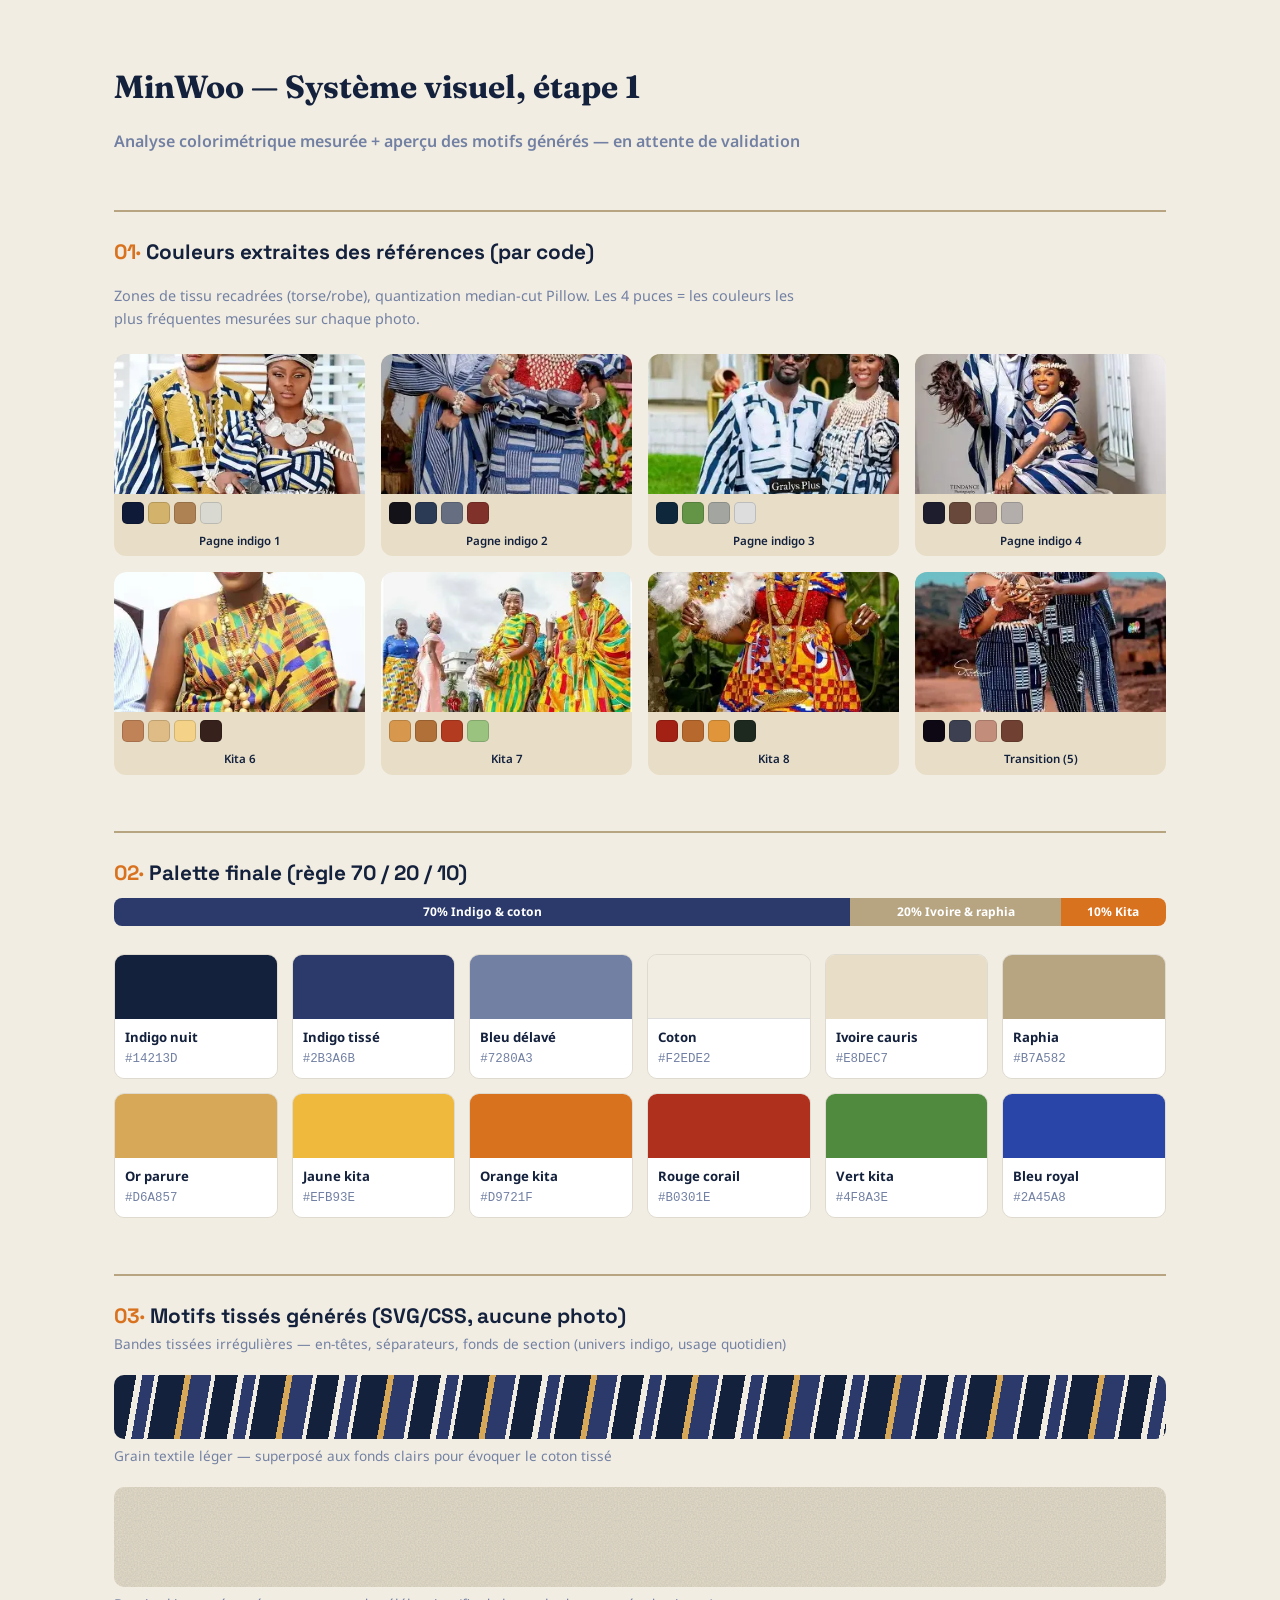
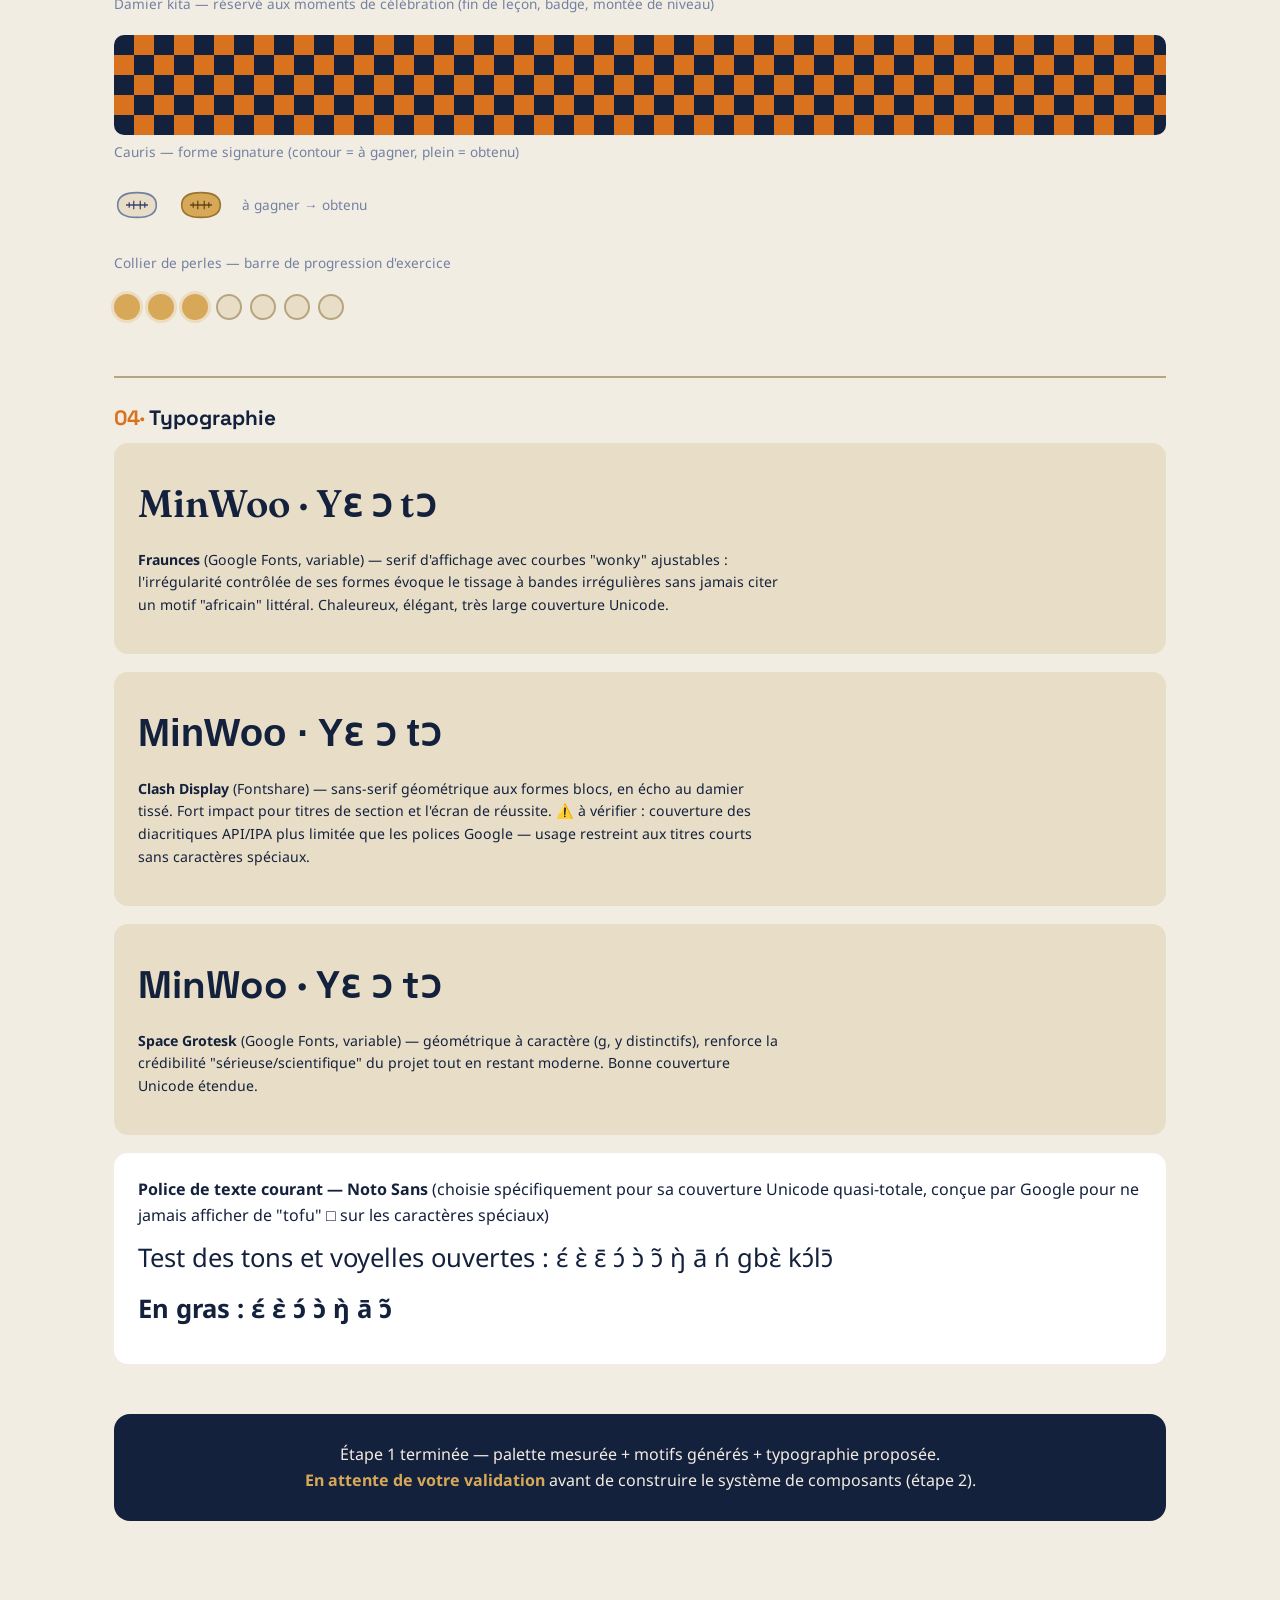
==== references/palette-preview.html @ 70bf93bf "Add landing page draft and design system analysis (step 1) Extract dominant colors from reference ph" ====
<!DOCTYPE html>
<html lang="fr">
<head>
<meta charset="UTF-8">
<meta name="viewport" content="width=device-width, initial-scale=1.0">
<title>MinWoo — Étape 1 : palette & motifs (à valider)</title>
<link rel="preconnect" href="https://fonts.googleapis.com">
<link rel="preconnect" href="https://fonts.gstatic.com" crossorigin>
<link href="https://fonts.googleapis.com/css2?family=Fraunces:opsz,wght@9..144,400;9..144,600;9..144,700&family=Space+Grotesk:wght@500;700&family=Noto+Sans:wght@400;500;700&display=swap" rel="stylesheet">
<link rel="stylesheet" href="https://api.fontshare.com/v2/css?f[]=clash-display@600,700&display=swap">
<style>
  :root {
    --indigo-nuit: #14213D;
    --indigo-tisse: #2B3A6B;
    --bleu-delave: #7280A3;
    --coton: #F2EDE2;
    --ivoire-cauris: #E8DEC7;
    --raphia: #B7A582;
    --or-parure: #D6A857;
    --jaune-kita: #EFB93E;
    --orange-kita: #D9721F;
    --rouge-corail: #B0301E;
    --vert-kita: #4F8A3E;
    --bleu-royal: #2A45A8;
  }
  * { box-sizing: border-box; }
  body {
    margin: 0; background: var(--coton); color: var(--indigo-nuit);
    font-family: 'Noto Sans', sans-serif; line-height: 1.6; padding-bottom: 80px;
  }
  .wrap { max-width: 1100px; margin: 0 auto; padding: 40px 24px; }
  h1 { font-family: 'Fraunces', serif; font-size: 2rem; margin-bottom: 4px; }
  .sub { color: var(--bleu-delave); font-weight: 600; margin-bottom: 40px; }
  h2 {
    font-family: 'Space Grotesk', sans-serif; font-size: 1.3rem;
    margin: 56px 0 8px; padding-top: 24px; border-top: 2px solid var(--raphia);
  }
  h2 .step { color: var(--orange-kita); }
  .note { color: var(--bleu-delave); font-size: 0.9rem; margin-bottom: 24px; max-width: 700px; }

  /* --- Section A: images + chips --- */
  .ref-grid { display: grid; grid-template-columns: repeat(4, 1fr); gap: 16px; }
  .ref-card { background: var(--ivoire-cauris); border-radius: 12px; overflow: hidden; }
  .ref-card img { width: 100%; height: 140px; object-fit: cover; display: block; }
  .chips { display: flex; flex-wrap: wrap; gap: 4px; padding: 8px; }
  .chip { width: 22px; height: 22px; border-radius: 5px; border: 1px solid rgba(0,0,0,0.15); }
  .ref-label { font-size: 0.72rem; text-align: center; padding-bottom: 6px; color: var(--indigo-nuit); font-weight: 600; }

  /* --- Section B: palette tokens --- */
  .proportion-bar { display: flex; height: 28px; border-radius: 8px; overflow: hidden; margin-bottom: 28px; font-size: 0.75rem; }
  .proportion-bar div { display: flex; align-items: center; justify-content: center; color: white; font-weight: 700; }
  .swatch-grid { display: grid; grid-template-columns: repeat(auto-fill, minmax(150px, 1fr)); gap: 14px; }
  .swatch { border-radius: 10px; overflow: hidden; border: 1px solid rgba(0,0,0,0.08); }
  .swatch .fill { height: 64px; }
  .swatch .label { background: white; padding: 8px 10px; font-size: 0.78rem; }
  .swatch .label b { display: block; font-size: 0.82rem; }
  .swatch .label span { color: var(--bleu-delave); font-family: monospace; }

  /* --- Section C: motifs --- */
  .weave-strip {
    height: 64px; border-radius: 10px; margin-bottom: 14px;
    background: repeating-linear-gradient(
      100deg,
      var(--indigo-nuit) 0px, var(--indigo-nuit) 22px,
      var(--coton) 22px, var(--coton) 28px,
      var(--indigo-tisse) 28px, var(--indigo-tisse) 40px,
      var(--coton) 40px, var(--coton) 44px,
      var(--indigo-nuit) 44px, var(--indigo-nuit) 70px,
      var(--or-parure) 70px, var(--or-parure) 76px,
      var(--indigo-tisse) 76px, var(--indigo-tisse) 96px,
      var(--coton) 96px, var(--coton) 100px
    );
  }
  .grain-demo {
    height: 100px; border-radius: 10px; margin-bottom: 14px; position: relative;
    background: var(--ivoire-cauris);
    overflow: hidden;
  }
  .grain-demo::after {
    content: ''; position: absolute; inset: 0; opacity: 1;
    background-image: url("data:image/svg+xml,%3Csvg xmlns='http://www.w3.org/2000/svg' width='60' height='60'%3E%3Cfilter id='n'%3E%3CfeTurbulence type='fractalNoise' baseFrequency='0.7' numOctaves='2' stitchTiles='stitch'/%3E%3CfeColorMatrix type='matrix' values='0 0 0 0 0.08  0 0 0 0 0.13  0 0 0 0 0.24  0 0 0 0.22 0'/%3E%3C/filter%3E%3Crect width='100%25' height='100%25' filter='url(%23n)'/%3E%3C/svg%3E");
  }
  .kita-checker {
    height: 100px; border-radius: 10px; margin-bottom: 14px;
    background-color: var(--indigo-nuit);
    background-image:
      linear-gradient(45deg, var(--orange-kita) 25%, transparent 25%, transparent 75%, var(--orange-kita) 75%, var(--orange-kita)),
      linear-gradient(45deg, var(--orange-kita) 25%, transparent 25%, transparent 75%, var(--orange-kita) 75%, var(--orange-kita));
    background-position: 0 0, 20px 20px;
    background-size: 40px 40px;
  }
  .pattern-label { font-size: 0.85rem; color: var(--bleu-delave); margin: -8px 0 20px; }

  .cauris-row { display: flex; gap: 18px; align-items: center; flex-wrap: wrap; }
  .cauris-row svg { width: 46px; height: 46px; }
  .beads-row { display: flex; gap: 8px; align-items: center; }
  .bead { width: 26px; height: 26px; border-radius: 50%; }
  .bead.filled { background: var(--or-parure); box-shadow: 0 0 0 3px rgba(214,168,87,0.25); }
  .bead.empty { background: var(--ivoire-cauris); border: 2px solid var(--raphia); }

  /* --- Section D: typography --- */
  .font-card { background: var(--ivoire-cauris); border-radius: 14px; padding: 24px; margin-bottom: 18px; }
  .font-card .sample { font-size: 2.4rem; margin: 6px 0; }
  .font-card .justif { font-size: 0.88rem; color: var(--indigo-nuit); max-width: 640px; }
  .f-fraunces .sample { font-family: 'Fraunces', serif; font-weight: 600; }
  .f-clash .sample { font-family: 'Clash Display', sans-serif; font-weight: 700; }
  .f-grotesk .sample { font-family: 'Space Grotesk', sans-serif; font-weight: 700; }
  .diacritics-test { background: white; border-radius: 14px; padding: 24px; }
  .diacritics-test .big { font-family: 'Noto Sans', sans-serif; font-size: 1.6rem; margin: 10px 0; }

  .validate-box {
    background: var(--indigo-nuit); color: var(--coton); border-radius: 16px;
    padding: 28px 30px; margin-top: 50px; text-align: center;
  }
  .validate-box b { color: var(--or-parure); }
</style>
</head>
<body>
<div class="wrap">

  <h1>MinWoo — Système visuel, étape 1</h1>
  <p class="sub">Analyse colorimétrique mesurée + aperçu des motifs générés — en attente de validation</p>

  <h2><span class="step">01·</span> Couleurs extraites des références (par code)</h2>
  <p class="note">Zones de tissu recadrées (torse/robe), quantization median-cut Pillow. Les 4 puces = les couleurs les plus fréquentes mesurées sur chaque photo.</p>
  <div class="ref-grid">
    <div class="ref-card">
      <img src="indigo-1.webp" alt="indigo 1">
      <div class="chips">
        <div class="chip" style="background:#0e1a37"></div>
        <div class="chip" style="background:#d3b26b"></div>
        <div class="chip" style="background:#af8253"></div>
        <div class="chip" style="background:#dad9d1"></div>
      </div>
      <div class="ref-label">Pagne indigo 1</div>
    </div>
    <div class="ref-card">
      <img src="indigo-2.png" alt="indigo 2">
      <div class="chips">
        <div class="chip" style="background:#141219"></div>
        <div class="chip" style="background:#2b3a55"></div>
        <div class="chip" style="background:#666e82"></div>
        <div class="chip" style="background:#80312a"></div>
      </div>
      <div class="ref-label">Pagne indigo 2</div>
    </div>
    <div class="ref-card">
      <img src="indigo-3.png" alt="indigo 3">
      <div class="chips">
        <div class="chip" style="background:#0e273b"></div>
        <div class="chip" style="background:#649547"></div>
        <div class="chip" style="background:#a3a5a0"></div>
        <div class="chip" style="background:#dddddd"></div>
      </div>
      <div class="ref-label">Pagne indigo 3</div>
    </div>
    <div class="ref-card">
      <img src="indigo-4.png" alt="indigo 4">
      <div class="chips">
        <div class="chip" style="background:#1e1d2e"></div>
        <div class="chip" style="background:#67483a"></div>
        <div class="chip" style="background:#9e8d87"></div>
        <div class="chip" style="background:#b3aeac"></div>
      </div>
      <div class="ref-label">Pagne indigo 4</div>
    </div>
    <div class="ref-card">
      <img src="kita-6.png" alt="kita 6">
      <div class="chips">
        <div class="chip" style="background:#c08257"></div>
        <div class="chip" style="background:#dfbc85"></div>
        <div class="chip" style="background:#f4d388"></div>
        <div class="chip" style="background:#37211c"></div>
      </div>
      <div class="ref-label">Kita 6</div>
    </div>
    <div class="ref-card">
      <img src="kita-7.png" alt="kita 7">
      <div class="chips">
        <div class="chip" style="background:#d7984d"></div>
        <div class="chip" style="background:#b07037"></div>
        <div class="chip" style="background:#b23b20"></div>
        <div class="chip" style="background:#99c37f"></div>
      </div>
      <div class="ref-label">Kita 7</div>
    </div>
    <div class="ref-card">
      <img src="kita-8.png" alt="kita 8">
      <div class="chips">
        <div class="chip" style="background:#a22014"></div>
        <div class="chip" style="background:#b7682d"></div>
        <div class="chip" style="background:#e0953a"></div>
        <div class="chip" style="background:#1d291f"></div>
      </div>
      <div class="ref-label">Kita 8</div>
    </div>
    <div class="ref-card">
      <img src="mixed-5.png" alt="mixed 5">
      <div class="chips">
        <div class="chip" style="background:#0d0813"></div>
        <div class="chip" style="background:#3c4050"></div>
        <div class="chip" style="background:#c28d7b"></div>
        <div class="chip" style="background:#704032"></div>
      </div>
      <div class="ref-label">Transition (5)</div>
    </div>
  </div>

  <h2><span class="step">02·</span> Palette finale (règle 70 / 20 / 10)</h2>
  <div class="proportion-bar">
    <div style="width:70%; background:var(--indigo-tisse)">70% Indigo &amp; coton</div>
    <div style="width:20%; background:var(--raphia)">20% Ivoire &amp; raphia</div>
    <div style="width:10%; background:var(--orange-kita)">10% Kita</div>
  </div>
  <div class="swatch-grid">
    <div class="swatch"><div class="fill" style="background:var(--indigo-nuit)"></div><div class="label"><b>Indigo nuit</b><span>#14213D</span></div></div>
    <div class="swatch"><div class="fill" style="background:var(--indigo-tisse)"></div><div class="label"><b>Indigo tissé</b><span>#2B3A6B</span></div></div>
    <div class="swatch"><div class="fill" style="background:var(--bleu-delave)"></div><div class="label"><b>Bleu délavé</b><span>#7280A3</span></div></div>
    <div class="swatch"><div class="fill" style="background:var(--coton); border-bottom:1px solid #ddd"></div><div class="label"><b>Coton</b><span>#F2EDE2</span></div></div>
    <div class="swatch"><div class="fill" style="background:var(--ivoire-cauris)"></div><div class="label"><b>Ivoire cauris</b><span>#E8DEC7</span></div></div>
    <div class="swatch"><div class="fill" style="background:var(--raphia)"></div><div class="label"><b>Raphia</b><span>#B7A582</span></div></div>
    <div class="swatch"><div class="fill" style="background:var(--or-parure)"></div><div class="label"><b>Or parure</b><span>#D6A857</span></div></div>
    <div class="swatch"><div class="fill" style="background:var(--jaune-kita)"></div><div class="label"><b>Jaune kita</b><span>#EFB93E</span></div></div>
    <div class="swatch"><div class="fill" style="background:var(--orange-kita)"></div><div class="label"><b>Orange kita</b><span>#D9721F</span></div></div>
    <div class="swatch"><div class="fill" style="background:var(--rouge-corail)"></div><div class="label"><b>Rouge corail</b><span>#B0301E</span></div></div>
    <div class="swatch"><div class="fill" style="background:var(--vert-kita)"></div><div class="label"><b>Vert kita</b><span>#4F8A3E</span></div></div>
    <div class="swatch"><div class="fill" style="background:var(--bleu-royal)"></div><div class="label"><b>Bleu royal</b><span>#2A45A8</span></div></div>
  </div>

  <h2><span class="step">03·</span> Motifs tissés générés (SVG/CSS, aucune photo)</h2>

  <p class="pattern-label">Bandes tissées irrégulières — en-têtes, séparateurs, fonds de section (univers indigo, usage quotidien)</p>
  <div class="weave-strip"></div>

  <p class="pattern-label">Grain textile léger — superposé aux fonds clairs pour évoquer le coton tissé</p>
  <div class="grain-demo"></div>

  <p class="pattern-label">Damier kita — réservé aux moments de célébration (fin de leçon, badge, montée de niveau)</p>
  <div class="kita-checker"></div>

  <p class="pattern-label">Cauris — forme signature (contour = à gagner, plein = obtenu)</p>
  <div class="cauris-row">
    <svg viewBox="0 0 100 60">
      <path d="M8 30 C8 8 28 3 50 3 C72 3 92 8 92 30 C92 52 72 57 50 57 C28 57 8 52 8 30 Z" fill="#E8DEC7" stroke="#7280A3" stroke-width="3.5"/>
      <line x1="26" y1="30" x2="74" y2="30" stroke="#2B3A6B" stroke-width="3"/>
      <line x1="33" y1="24" x2="33" y2="36" stroke="#2B3A6B" stroke-width="2.5"/>
      <line x1="43" y1="21" x2="43" y2="39" stroke="#2B3A6B" stroke-width="2.5"/>
      <line x1="57" y1="21" x2="57" y2="39" stroke="#2B3A6B" stroke-width="2.5"/>
      <line x1="67" y1="24" x2="67" y2="36" stroke="#2B3A6B" stroke-width="2.5"/>
    </svg>
    <svg viewBox="0 0 100 60">
      <path d="M8 30 C8 8 28 3 50 3 C72 3 92 8 92 30 C92 52 72 57 50 57 C28 57 8 52 8 30 Z" fill="#D6A857" stroke="#9A7530" stroke-width="3.5"/>
      <line x1="26" y1="30" x2="74" y2="30" stroke="#5A3E12" stroke-width="3"/>
      <line x1="33" y1="24" x2="33" y2="36" stroke="#5A3E12" stroke-width="2.5"/>
      <line x1="43" y1="21" x2="43" y2="39" stroke="#5A3E12" stroke-width="2.5"/>
      <line x1="57" y1="21" x2="57" y2="39" stroke="#5A3E12" stroke-width="2.5"/>
      <line x1="67" y1="24" x2="67" y2="36" stroke="#5A3E12" stroke-width="2.5"/>
    </svg>
    <span style="color:var(--bleu-delave); font-size:0.85rem">à gagner → obtenu</span>
  </div>

  <p class="pattern-label" style="margin-top:24px">Collier de perles — barre de progression d'exercice</p>
  <div class="beads-row">
    <div class="bead filled"></div><div class="bead filled"></div><div class="bead filled"></div>
    <div class="bead empty"></div><div class="bead empty"></div><div class="bead empty"></div><div class="bead empty"></div>
  </div>

  <h2><span class="step">04·</span> Typographie</h2>

  <div class="font-card f-fraunces">
    <div class="sample">MinWoo · Yɛ ɔ tɔ</div>
    <p class="justif"><b>Fraunces</b> (Google Fonts, variable) — serif d'affichage avec courbes "wonky" ajustables : l'irrégularité contrôlée de ses formes évoque le tissage à bandes irrégulières sans jamais citer un motif "africain" littéral. Chaleureux, élégant, très large couverture Unicode.</p>
  </div>
  <div class="font-card f-clash">
    <div class="sample">MinWoo · Yɛ ɔ tɔ</div>
    <p class="justif"><b>Clash Display</b> (Fontshare) — sans-serif géométrique aux formes blocs, en écho au damier tissé. Fort impact pour titres de section et l'écran de réussite. ⚠️ à vérifier : couverture des diacritiques API/IPA plus limitée que les polices Google — usage restreint aux titres courts sans caractères spéciaux.</p>
  </div>
  <div class="font-card f-grotesk">
    <div class="sample">MinWoo · Yɛ ɔ tɔ</div>
    <p class="justif"><b>Space Grotesk</b> (Google Fonts, variable) — géométrique à caractère (g, y distinctifs), renforce la crédibilité "sérieuse/scientifique" du projet tout en restant moderne. Bonne couverture Unicode étendue.</p>
  </div>

  <div class="diacritics-test">
    <b>Police de texte courant — Noto Sans</b> (choisie spécifiquement pour sa couverture Unicode quasi-totale, conçue par Google pour ne jamais afficher de "tofu" □ sur les caractères spéciaux)
    <div class="big">Test des tons et voyelles ouvertes : ɛ́ ɛ̀ ɛ̄ ɔ́ ɔ̀ ɔ̃ ŋ̀ ā ń gbɛ̀ kɔ́lɔ̄</div>
    <div class="big" style="font-weight:700">En gras : ɛ́ ɛ̀ ɔ́ ɔ̀ ŋ̀ ā ɔ̃</div>
  </div>

  <div class="validate-box">
    Étape 1 terminée — palette mesurée + motifs générés + typographie proposée.<br>
    <b>En attente de votre validation</b> avant de construire le système de composants (étape 2).
  </div>

</div>
</body>
</html>
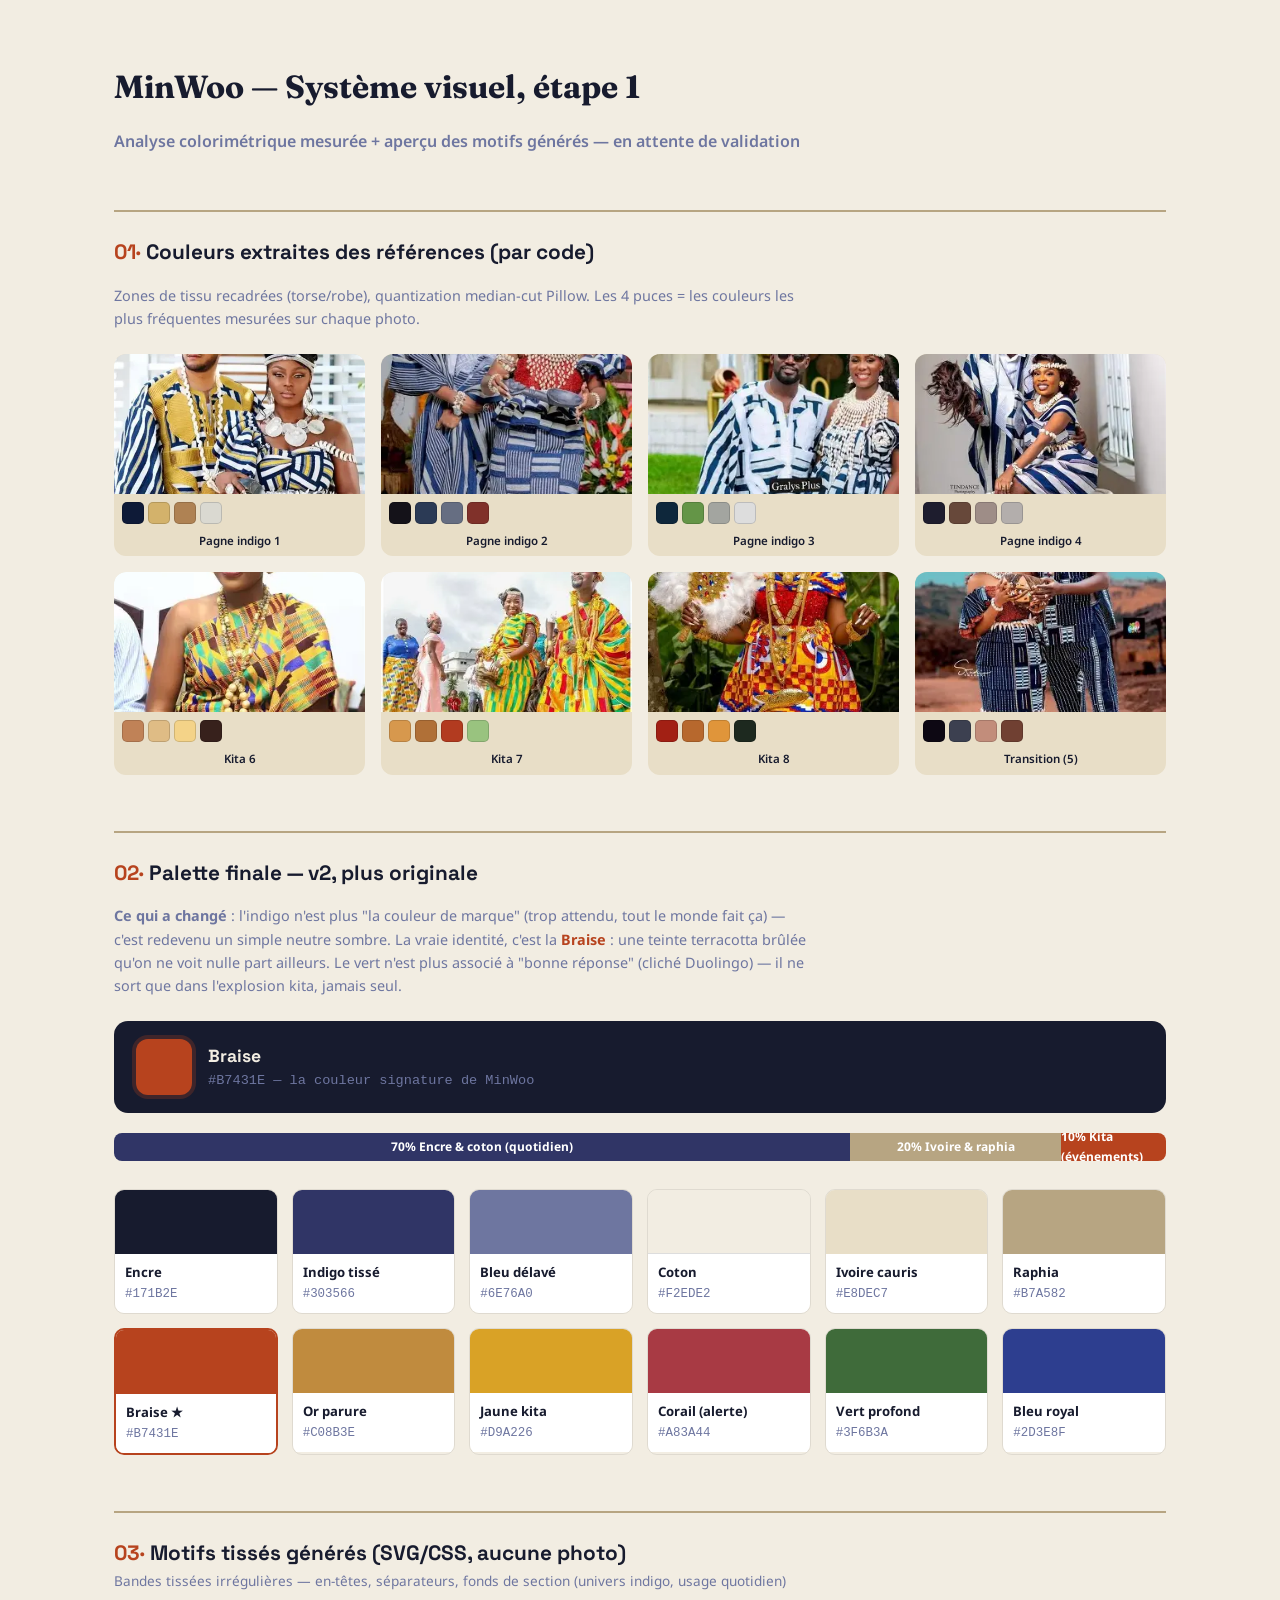
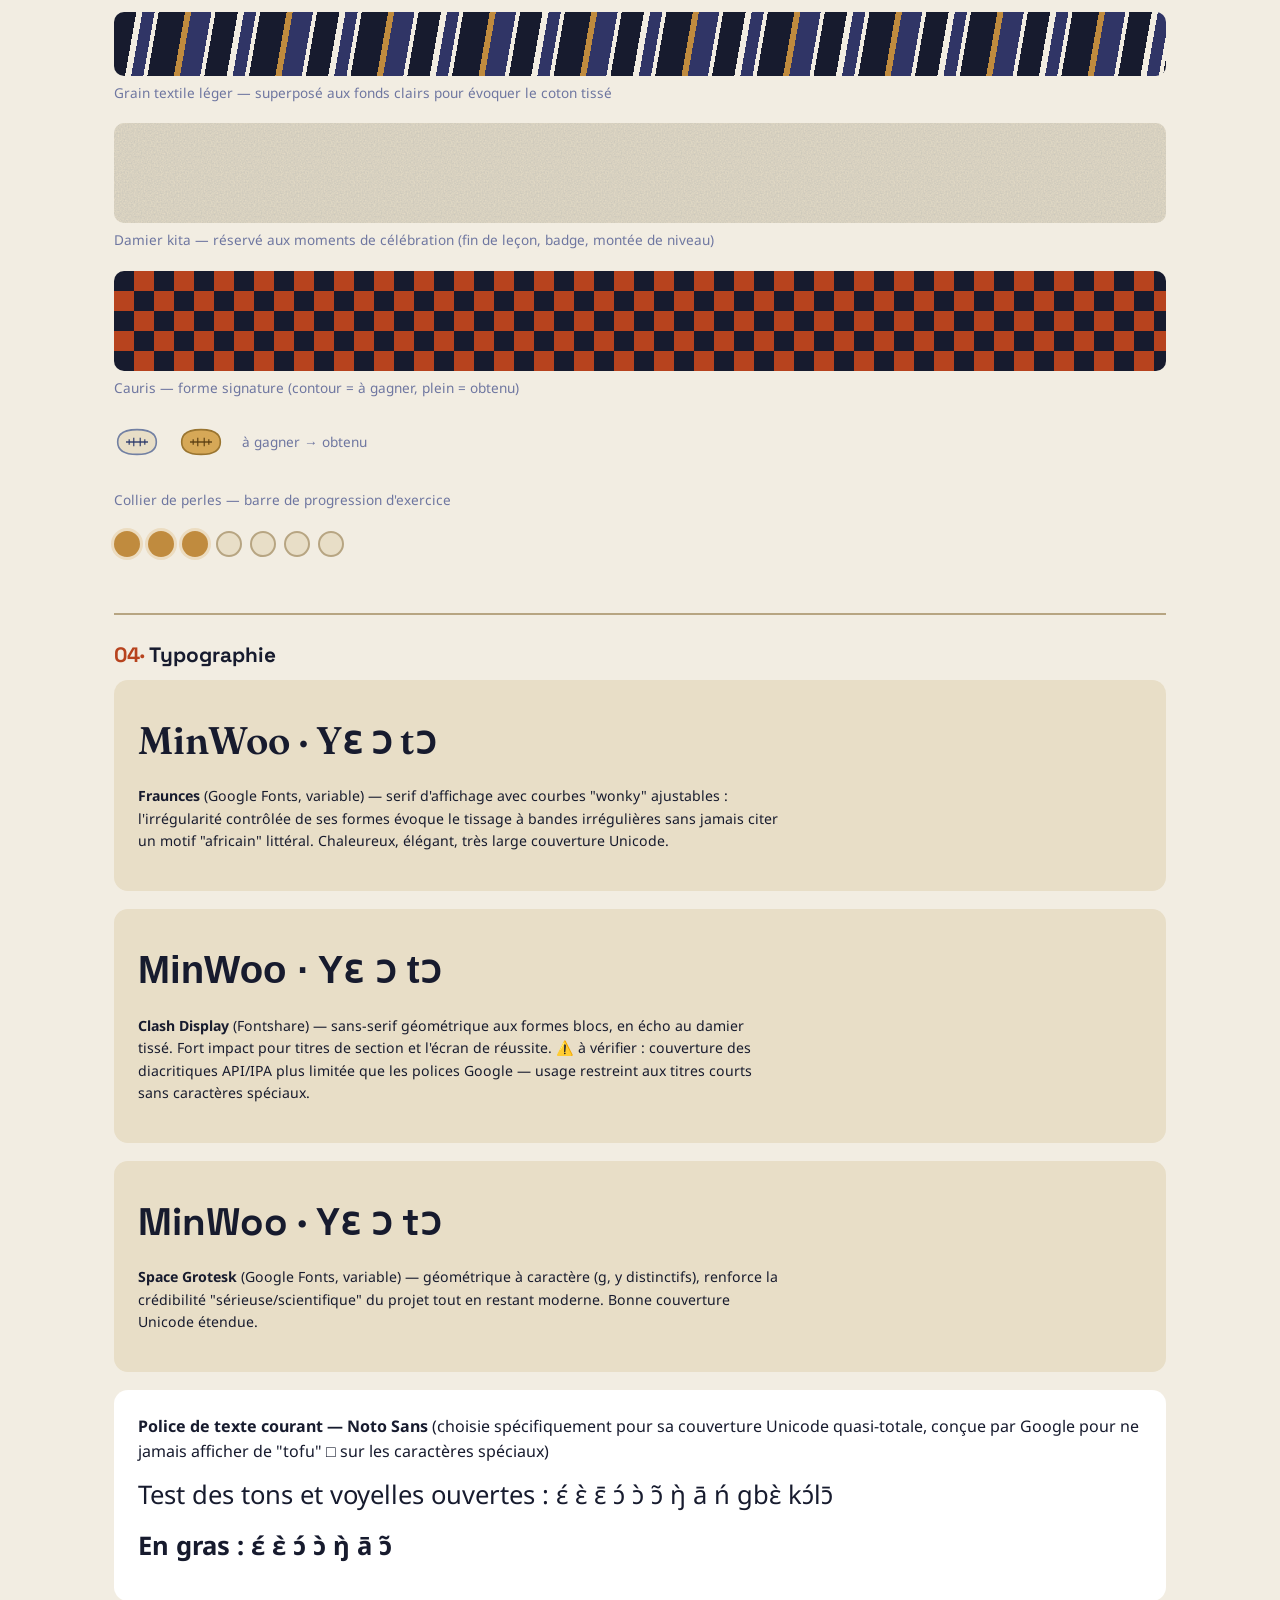
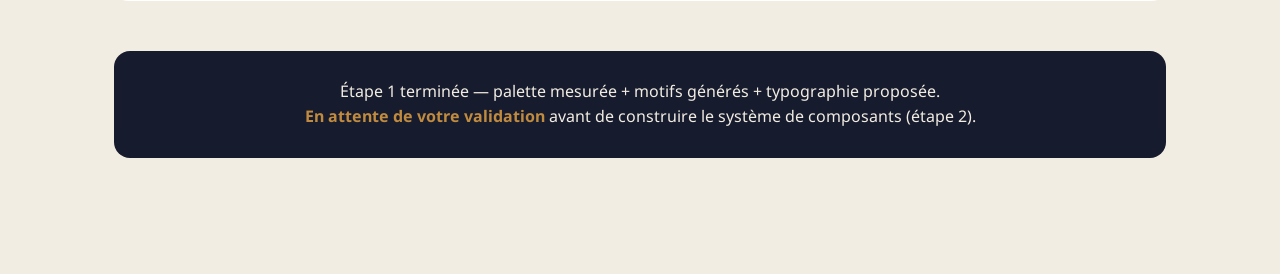
==== commit 8c33a1a1: "Rework palette v2 for originality: drop generic SaaS color template Retire indigo-as-primary-blue an" ====
--- a/references/palette-preview.html
+++ b/references/palette-preview.html
@@ -10,22 +10,22 @@
 <link rel="stylesheet" href="https://api.fontshare.com/v2/css?f[]=clash-display@600,700&display=swap">
 <style>
   :root {
-    --indigo-nuit: #14213D;
-    --indigo-tisse: #2B3A6B;
-    --bleu-delave: #7280A3;
+    --encre: #171B2E;
+    --indigo-tisse: #303566;
+    --bleu-delave: #6E76A0;
     --coton: #F2EDE2;
     --ivoire-cauris: #E8DEC7;
     --raphia: #B7A582;
-    --or-parure: #D6A857;
-    --jaune-kita: #EFB93E;
-    --orange-kita: #D9721F;
-    --rouge-corail: #B0301E;
-    --vert-kita: #4F8A3E;
-    --bleu-royal: #2A45A8;
+    --braise: #B7431E;
+    --or-parure: #C08B3E;
+    --jaune-kita: #D9A226;
+    --vert-profond: #3F6B3A;
+    --corail-alerte: #A83A44;
+    --bleu-royal: #2D3E8F;
   }
   * { box-sizing: border-box; }
   body {
-    margin: 0; background: var(--coton); color: var(--indigo-nuit);
+    margin: 0; background: var(--coton); color: var(--encre);
     font-family: 'Noto Sans', sans-serif; line-height: 1.6; padding-bottom: 80px;
   }
   .wrap { max-width: 1100px; margin: 0 auto; padding: 40px 24px; }
@@ -35,7 +35,7 @@
     font-family: 'Space Grotesk', sans-serif; font-size: 1.3rem;
     margin: 56px 0 8px; padding-top: 24px; border-top: 2px solid var(--raphia);
   }
-  h2 .step { color: var(--orange-kita); }
+  h2 .step { color: var(--braise); }
   .note { color: var(--bleu-delave); font-size: 0.9rem; margin-bottom: 24px; max-width: 700px; }
 
   /* --- Section A: images + chips --- */
@@ -44,28 +44,36 @@
   .ref-card img { width: 100%; height: 140px; object-fit: cover; display: block; }
   .chips { display: flex; flex-wrap: wrap; gap: 4px; padding: 8px; }
   .chip { width: 22px; height: 22px; border-radius: 5px; border: 1px solid rgba(0,0,0,0.15); }
-  .ref-label { font-size: 0.72rem; text-align: center; padding-bottom: 6px; color: var(--indigo-nuit); font-weight: 600; }
+  .ref-label { font-size: 0.72rem; text-align: center; padding-bottom: 6px; color: var(--encre); font-weight: 600; }
 
   /* --- Section B: palette tokens --- */
   .proportion-bar { display: flex; height: 28px; border-radius: 8px; overflow: hidden; margin-bottom: 28px; font-size: 0.75rem; }
   .proportion-bar div { display: flex; align-items: center; justify-content: center; color: white; font-weight: 700; }
   .swatch-grid { display: grid; grid-template-columns: repeat(auto-fill, minmax(150px, 1fr)); gap: 14px; }
   .swatch { border-radius: 10px; overflow: hidden; border: 1px solid rgba(0,0,0,0.08); }
+  .swatch.signature { border: 2px solid var(--braise); }
   .swatch .fill { height: 64px; }
   .swatch .label { background: white; padding: 8px 10px; font-size: 0.78rem; }
   .swatch .label b { display: block; font-size: 0.82rem; }
   .swatch .label span { color: var(--bleu-delave); font-family: monospace; }
+  .signature-block {
+    display: flex; align-items: center; gap: 16px; margin-bottom: 20px;
+    background: var(--encre); border-radius: 14px; padding: 18px 22px;
+  }
+  .signature-swatch { width: 56px; height: 56px; border-radius: 12px; flex-shrink: 0; box-shadow: 0 0 0 4px rgba(183,67,30,0.25); }
+  .signature-name { color: var(--coton); font-family: 'Space Grotesk', sans-serif; font-weight: 700; font-size: 1.1rem; }
+  .signature-hex { color: var(--bleu-delave); font-size: 0.85rem; font-family: monospace; }
 
   /* --- Section C: motifs --- */
   .weave-strip {
     height: 64px; border-radius: 10px; margin-bottom: 14px;
     background: repeating-linear-gradient(
       100deg,
-      var(--indigo-nuit) 0px, var(--indigo-nuit) 22px,
+      var(--encre) 0px, var(--encre) 22px,
       var(--coton) 22px, var(--coton) 28px,
       var(--indigo-tisse) 28px, var(--indigo-tisse) 40px,
       var(--coton) 40px, var(--coton) 44px,
-      var(--indigo-nuit) 44px, var(--indigo-nuit) 70px,
+      var(--encre) 44px, var(--encre) 70px,
       var(--or-parure) 70px, var(--or-parure) 76px,
       var(--indigo-tisse) 76px, var(--indigo-tisse) 96px,
       var(--coton) 96px, var(--coton) 100px
@@ -82,10 +90,10 @@
   }
   .kita-checker {
     height: 100px; border-radius: 10px; margin-bottom: 14px;
-    background-color: var(--indigo-nuit);
+    background-color: var(--encre);
     background-image:
-      linear-gradient(45deg, var(--orange-kita) 25%, transparent 25%, transparent 75%, var(--orange-kita) 75%, var(--orange-kita)),
-      linear-gradient(45deg, var(--orange-kita) 25%, transparent 25%, transparent 75%, var(--orange-kita) 75%, var(--orange-kita));
+      linear-gradient(45deg, var(--braise) 25%, transparent 25%, transparent 75%, var(--braise) 75%, var(--braise)),
+      linear-gradient(45deg, var(--braise) 25%, transparent 25%, transparent 75%, var(--braise) 75%, var(--braise));
     background-position: 0 0, 20px 20px;
     background-size: 40px 40px;
   }
@@ -101,7 +109,7 @@
   /* --- Section D: typography --- */
   .font-card { background: var(--ivoire-cauris); border-radius: 14px; padding: 24px; margin-bottom: 18px; }
   .font-card .sample { font-size: 2.4rem; margin: 6px 0; }
-  .font-card .justif { font-size: 0.88rem; color: var(--indigo-nuit); max-width: 640px; }
+  .font-card .justif { font-size: 0.88rem; color: var(--encre); max-width: 640px; }
   .f-fraunces .sample { font-family: 'Fraunces', serif; font-weight: 600; }
   .f-clash .sample { font-family: 'Clash Display', sans-serif; font-weight: 700; }
   .f-grotesk .sample { font-family: 'Space Grotesk', sans-serif; font-weight: 700; }
@@ -109,7 +117,7 @@
   .diacritics-test .big { font-family: 'Noto Sans', sans-serif; font-size: 1.6rem; margin: 10px 0; }
 
   .validate-box {
-    background: var(--indigo-nuit); color: var(--coton); border-radius: 16px;
+    background: var(--encre); color: var(--coton); border-radius: 16px;
     padding: 28px 30px; margin-top: 50px; text-align: center;
   }
   .validate-box b { color: var(--or-parure); }
@@ -206,25 +214,33 @@
     </div>
   </div>
 
-  <h2><span class="step">02·</span> Palette finale (règle 70 / 20 / 10)</h2>
+  <h2><span class="step">02·</span> Palette finale — v2, plus originale</h2>
+  <p class="note"><b>Ce qui a changé</b> : l'indigo n'est plus "la couleur de marque" (trop attendu, tout le monde fait ça) — c'est redevenu un simple neutre sombre. La vraie identité, c'est la <b style="color:var(--braise)">Braise</b> : une teinte terracotta brûlée qu'on ne voit nulle part ailleurs. Le vert n'est plus associé à "bonne réponse" (cliché Duolingo) — il ne sort que dans l'explosion kita, jamais seul.</p>
+  <div class="signature-block">
+    <div class="signature-swatch" style="background:var(--braise)"></div>
+    <div>
+      <div class="signature-name">Braise</div>
+      <div class="signature-hex">#B7431E — la couleur signature de MinWoo</div>
+    </div>
+  </div>
   <div class="proportion-bar">
-    <div style="width:70%; background:var(--indigo-tisse)">70% Indigo &amp; coton</div>
+    <div style="width:70%; background:var(--indigo-tisse)">70% Encre &amp; coton (quotidien)</div>
     <div style="width:20%; background:var(--raphia)">20% Ivoire &amp; raphia</div>
-    <div style="width:10%; background:var(--orange-kita)">10% Kita</div>
+    <div style="width:10%; background:var(--braise)">10% Kita (événements)</div>
   </div>
   <div class="swatch-grid">
-    <div class="swatch"><div class="fill" style="background:var(--indigo-nuit)"></div><div class="label"><b>Indigo nuit</b><span>#14213D</span></div></div>
-    <div class="swatch"><div class="fill" style="background:var(--indigo-tisse)"></div><div class="label"><b>Indigo tissé</b><span>#2B3A6B</span></div></div>
-    <div class="swatch"><div class="fill" style="background:var(--bleu-delave)"></div><div class="label"><b>Bleu délavé</b><span>#7280A3</span></div></div>
+    <div class="swatch"><div class="fill" style="background:var(--encre)"></div><div class="label"><b>Encre</b><span>#171B2E</span></div></div>
+    <div class="swatch"><div class="fill" style="background:var(--indigo-tisse)"></div><div class="label"><b>Indigo tissé</b><span>#303566</span></div></div>
+    <div class="swatch"><div class="fill" style="background:var(--bleu-delave)"></div><div class="label"><b>Bleu délavé</b><span>#6E76A0</span></div></div>
     <div class="swatch"><div class="fill" style="background:var(--coton); border-bottom:1px solid #ddd"></div><div class="label"><b>Coton</b><span>#F2EDE2</span></div></div>
     <div class="swatch"><div class="fill" style="background:var(--ivoire-cauris)"></div><div class="label"><b>Ivoire cauris</b><span>#E8DEC7</span></div></div>
     <div class="swatch"><div class="fill" style="background:var(--raphia)"></div><div class="label"><b>Raphia</b><span>#B7A582</span></div></div>
-    <div class="swatch"><div class="fill" style="background:var(--or-parure)"></div><div class="label"><b>Or parure</b><span>#D6A857</span></div></div>
-    <div class="swatch"><div class="fill" style="background:var(--jaune-kita)"></div><div class="label"><b>Jaune kita</b><span>#EFB93E</span></div></div>
-    <div class="swatch"><div class="fill" style="background:var(--orange-kita)"></div><div class="label"><b>Orange kita</b><span>#D9721F</span></div></div>
-    <div class="swatch"><div class="fill" style="background:var(--rouge-corail)"></div><div class="label"><b>Rouge corail</b><span>#B0301E</span></div></div>
-    <div class="swatch"><div class="fill" style="background:var(--vert-kita)"></div><div class="label"><b>Vert kita</b><span>#4F8A3E</span></div></div>
-    <div class="swatch"><div class="fill" style="background:var(--bleu-royal)"></div><div class="label"><b>Bleu royal</b><span>#2A45A8</span></div></div>
+    <div class="swatch signature"><div class="fill" style="background:var(--braise)"></div><div class="label"><b>Braise ★</b><span>#B7431E</span></div></div>
+    <div class="swatch"><div class="fill" style="background:var(--or-parure)"></div><div class="label"><b>Or parure</b><span>#C08B3E</span></div></div>
+    <div class="swatch"><div class="fill" style="background:var(--jaune-kita)"></div><div class="label"><b>Jaune kita</b><span>#D9A226</span></div></div>
+    <div class="swatch"><div class="fill" style="background:var(--corail-alerte)"></div><div class="label"><b>Corail (alerte)</b><span>#A83A44</span></div></div>
+    <div class="swatch"><div class="fill" style="background:var(--vert-profond)"></div><div class="label"><b>Vert profond</b><span>#3F6B3A</span></div></div>
+    <div class="swatch"><div class="fill" style="background:var(--bleu-royal)"></div><div class="label"><b>Bleu royal</b><span>#2D3E8F</span></div></div>
   </div>
 
   <h2><span class="step">03·</span> Motifs tissés générés (SVG/CSS, aucune photo)</h2>
